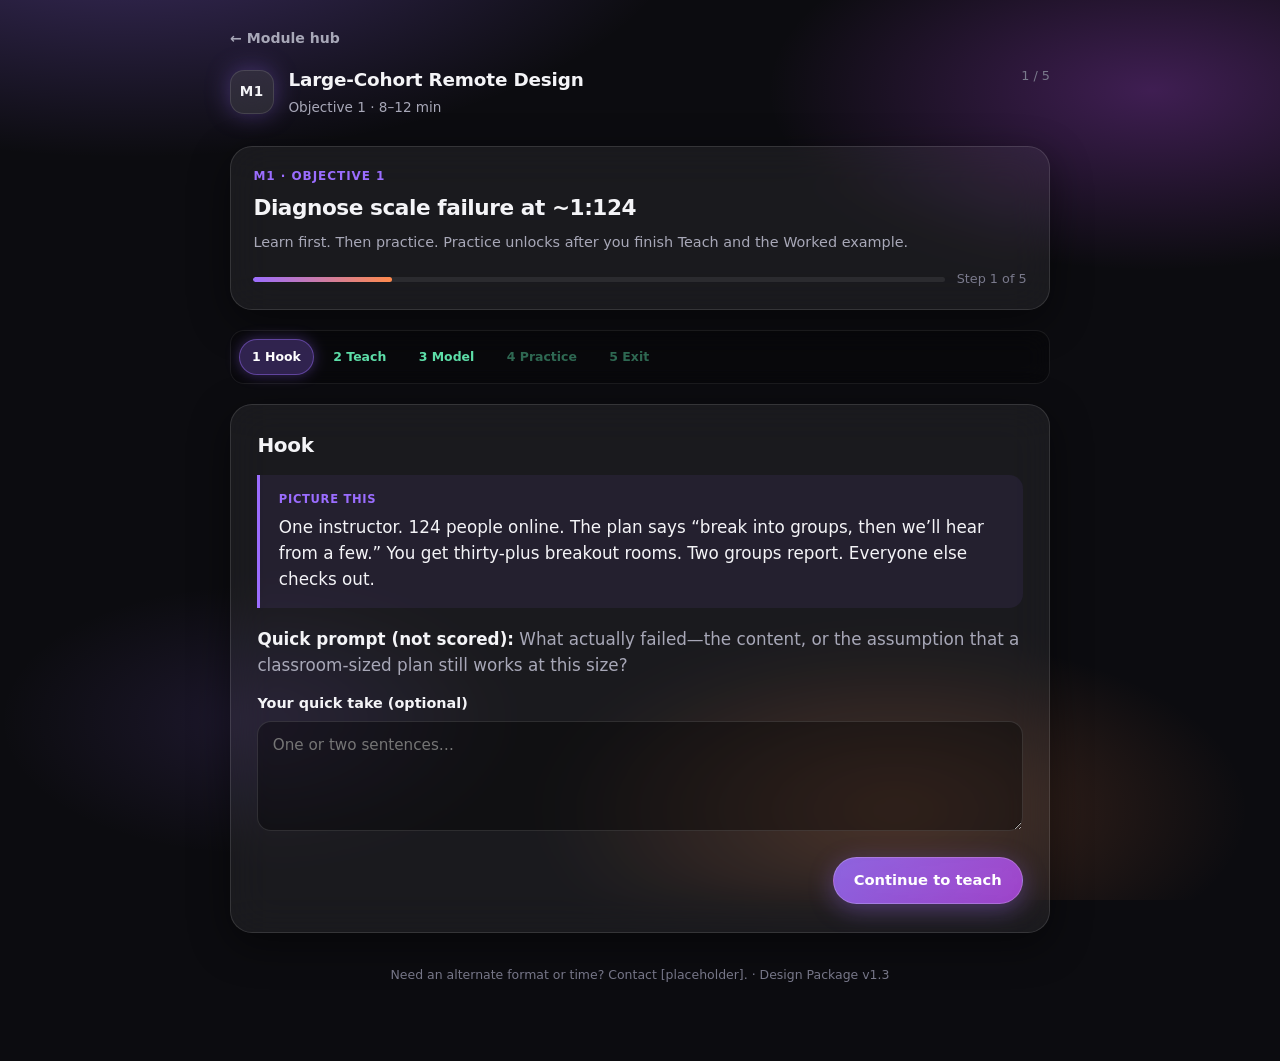
==== modules/m1/index.html @ 3339803a "Add modules/m1/index.html" ====
<!DOCTYPE html>
<html lang="en">
<head>
<meta charset="UTF-8">
<meta name="viewport" content="width=device-width, initial-scale=1">
<title>Diagnose scale failure at ~1:124 — Large-Cohort Remote Design</title>
<link rel="stylesheet" href="../../assets/css/app.css">
</head>
<body>
<a class="skip-link" href="#main">Skip to content</a>
<div class="app">
  <a class="back-hub" href="../../index.html">← Module hub</a>
  <header class="topbar">
    <div class="brand">
      <div class="brand-mark" aria-hidden="true">M1</div>
      <div>
        <h1>Large-Cohort Remote Design</h1>
        <p>Objective 1 · 8–12 min</p>
      </div>
    </div>
    <div class="topbar-meta"><span id="progress-label">1 / 5</span></div>
  </header>

  <main id="main">
    <section class="glass module-header">
      <p class="eyebrow">M1 · Objective 1</p>
      <h1>Diagnose scale failure at ~1:124</h1>
      <p class="obj">Learn first. Then practice. Practice unlocks after you finish Teach and the Worked example.</p>
      <div class="module-status">
        <div class="progress-track"><div class="progress-fill" id="progress-fill"></div></div>
        <span id="progress-text">Step 1 of 5</span>
      </div>
    </section>

    <nav class="step-nav" id="step-nav" aria-label="Module steps">
      <button type="button" class="nav-step" data-step="0">1 Hook</button>
      <button type="button" class="nav-step" data-step="1">2 Teach</button>
      <button type="button" class="nav-step" data-step="2">3 Model</button>
      <button type="button" class="nav-step" data-step="3">4 Practice</button>
      <button type="button" class="nav-step" data-step="4">5 Exit</button>
    </nav>

    <div id="hard-gate-alert" class="gate-msg" hidden role="alert"></div>
    <div id="complete-banner" class="glass complete-banner" hidden>
      <h3>Module complete</h3>
      <p>Your practice answers are saved in this browser. Head back to the hub when you’re ready for the next module.</p>
    </div>


    <!-- S1 Hook -->
    <section class="screen" id="s1">
      <div class="glass panel">
        <h2>Hook</h2>
        <div class="scenario">
          <span class="label">Picture this</span>
          <p class="lead" style="margin:0">One instructor. 124 people online. The plan says “break into groups, then we’ll hear from a few.” You get thirty-plus breakout rooms. Two groups report. Everyone else checks out.</p>
        </div>
        <p><strong style="color:var(--text)">Quick prompt (not scored):</strong> What actually failed—the content, or the assumption that a classroom-sized plan still works at this size?</p>
        <div class="field">
          <label for="m1-hook">Your quick take (optional)</label>
          <textarea id="m1-hook" data-persist="m1-hook" rows="3" placeholder="One or two sentences…"></textarea>
        </div>
        <div class="actions">
          <span class="spacer"></span>
          <button type="button" class="btn btn-primary" data-next>Continue to teach</button>
        </div>
      </div>
    </section>

    <!-- S2 Teach -->
    <section class="screen" id="s2">
      <div class="glass panel">
        <h2>Teach — Why classroom patterns fail at ~1:124</h2>
        <p class="lead">Imagine you have 124 people online and one instructor—no teaching assistants (that’s <strong style="color:var(--text)">zero-TA</strong>). The session falls apart. That usually isn’t because learners “won’t engage.” It’s because the plan assumed classroom ratios that don’t exist here. Treat “no TA help” as a hard design limit, not a staffing surprise. Plans that need a bench of graders or coaches don’t transfer.</p>

        <div class="teach-section">
          <h3>1. Breakouts, then “hear from a few”</h3>
          <p>You send ~30 groups into rooms. You call on three. The other twenty-seven never show their work. There’s no shared wrap-up the whole room hears. Silent groups learn airtime is optional. You can’t tell whether most people actually applied the process.</p>
          <div class="glass-soft callout"><p class="callout-title">What to do instead</p><p>Stop promising every-group oral reports. Get the whole cohort contributing in writing (shared docs, polls), then give one short whole-room wrap-up of themes—what we’ll call <strong style="color:var(--text)">broadcast synthesis</strong>.</p></div>
        </div>

        <div class="teach-section">
          <h3>2. Multi-role live walkthrough in every room</h3>
          <p>Every table must run all stakeholder roles live while you coach each room. One person cannot visit ~30 breakouts in a short window and still coach well. The bottleneck isn’t your content. It’s coaching bandwidth.</p>
        </div>

        <div class="teach-section">
          <h3>3. Grade every product the same night</h3>
          <p>Thirty group notes—or 124 individual notes—tonight. Do the math. That’s a <strong style="color:var(--text)">minutes-per-learner</strong> budget: how many minutes one instructor can honestly spend per person. Same-night private grading of everyone fails that budget. It’s a 1:1 bandwidth crash dressed up as a mid-session check (formative assessment—evidence used to adjust teaching, not final grading).</p>
          <div class="glass-soft callout"><p class="callout-title">What to do instead</p><p>Budget minutes-per-learner first. Prefer sampling a subset and broadcasting themes, auto-score plus spot-check, or structured peer review—not private replies to everyone.</p></div>
        </div>

        <div class="teach-section">
          <h3>4. “Reply to everyone” as teaching presence</h3>
          <p>At this size, teaching presence isn’t personal replies to every chat line. It’s designing the system: clear protocols, roles, rubrics, examples, and whole-room theme notes. Reply-all presence collapses under volume.</p>
        </div>

        <div class="actions">
          <button type="button" class="btn btn-ghost" data-prev>Back</button>
          <span class="spacer"></span>
          <button type="button" class="btn btn-primary" data-next>Continue to worked example</button>
        </div>
      </div>
    </section>

    <!-- S3 Model -->
    <section class="screen" id="s3">
      <div class="glass panel">
        <h2>Worked example — Diagnosing a weak plan</h2>
        <p><strong style="color:var(--text)">Seed plan:</strong> 10 min lecture → ~30 groups of 4 for 15 min → “hear from a few” → instructor grades every group’s notes tonight.</p>

        <div class="contrast">
          <div class="glass-soft contrast-card">
            <span class="tag tag--good">Strong diagnosis</span>
            <ul>
              <li><strong>Report-out bandwidth:</strong> Sampling a few of ~30 leaves most people without accountability or a shared wrap-up.</li>
              <li><strong>Visit fantasy:</strong> One instructor cannot coach ~30 rooms in 15 minutes with zero TA help.</li>
              <li><strong>Minutes-per-learner:</strong> Grading all notes the same night is a 1:1 collapse.</li>
            </ul>
            <p style="margin-top:0.75rem;font-size:0.9rem"><strong style="color:var(--text)">What must change:</strong> Drop every-group oral sample. Design whole-cohort contribution plus synthesis. Redefine mid-session checks for sample / auto / peer inside a fixed timebox.</p>
          </div>
          <div class="glass-soft contrast-card">
            <span class="tag tag--weak">Weak contrast</span>
            <p>“Learners should engage more” or “make cameras mandatory” blames motivation and keeps the same scale-breaking structure. That’s not a scale diagnosis.</p>
          </div>
        </div>

        <div class="glass-soft callout callout--model">
          <p class="callout-title">Here’s a strong diagnosis</p>
          <p>Name the real break points—not “learners won’t engage.” Point to how people report out, how many minutes one instructor has, how heavy the grading load is tonight, and that you’re running with zero TAs (no teaching assistants).</p>
        </div>

        <div class="actions">
          <button type="button" class="btn btn-ghost" data-prev>Back</button>
          <span class="spacer"></span>
          <button type="button" class="btn btn-primary" data-to-practice data-next>Continue to practice</button>
        </div>
      </div>
    </section>

    <!-- S4 Practice -->
    <section class="screen" id="s4">
      <div class="glass panel">
        <h2>Practice — Diagnose the transplanted plan</h2>
        <div id="practice-lock" class="glass-soft callout callout--locked" hidden>
          <p class="callout-title">Practice locked</p>
          <p>Finish <strong style="color:var(--text)">Teach</strong> and the <strong style="color:var(--text)">Worked example</strong> first (hit Next on those screens). Practice stays blocked until both are done—so you diagnose with the tools, not guesswork.</p>
        </div>

        <div class="scenario">
          <span class="label">Given plan</span>
          <p style="margin:0">A classroom plan dropped into remote: breakouts plus sample report-outs, a multi-role process walkthrough seed, and same-night grading of group notes—for 124 learners and one instructor.</p>
        </div>

        <div class="glass-soft callout callout--criteria">
          <p class="callout-title">What “good enough” looks like</p>
          <ul>
            <li>≥3 concrete scale-failure points named</li>
            <li>Each point tied to report-out design, instructor minutes, grading load, or zero-TA (no teaching assistants)</li>
            <li>Minutes-per-learner (or equivalent bandwidth note) present</li>
            <li>Decision states what must change before redesign</li>
            <li>Does not propose “try harder with the same pattern”</li>
          </ul>
        </div>

        <div class="field">
          <label for="m1-f1">Scale-failure points (≥3)</label>
          <textarea id="m1-f1" data-persist="m1-f1" data-required-practice rows="5" placeholder="List at least three failure points, including ≥1 bandwidth / minutes-per-learner point…"></textarea>
        </div>
        <div class="field">
          <label for="m1-f2">What must change before redesign (one paragraph)</label>
          <textarea id="m1-f2" data-persist="m1-f2" data-required-practice rows="4" placeholder="State the redesign decision — not “engage harder”…"></textarea>
        </div>
        <div class="field">
          <label for="m1-debrief">Optional debrief — Quote one failure point that names what broke at scale</label>
          <textarea id="m1-debrief" data-persist="m1-debrief" data-debrief rows="2" placeholder="Paste one line from your answer…"></textarea>
        </div>

        <div class="actions">
          <button type="button" class="btn btn-ghost" data-prev>Back</button>
          <span class="spacer"></span>
          <button type="button" class="btn btn-primary" data-next>Continue to exit</button>
        </div>
      </div>
    </section>

    <!-- S5 Exit -->
    <section class="screen" id="s5">
      <div class="glass panel">
        <h2>Exit</h2>
        <p class="lead">You can now spot why a classroom pattern fails at ~1:124—by naming what broke at scale, not blaming engagement.</p>
        <p><strong style="color:var(--text)">Next:</strong> M2 Align &amp; chunk for application at scale (works fine on its own).</p>
        <div class="actions">
          <button type="button" class="btn btn-ghost" data-prev>Back</button>
          <span class="spacer"></span>
          <button type="button" class="btn btn-primary" data-complete-module>Mark module complete</button>
          <a class="btn" href="../../index.html">Back to hub</a>
        </div>
        <p class="hint" style="margin-top:0.75rem;font-size:0.85rem;color:var(--text-dim)">Complete unlocks when the required practice fields are filled (not empty).</p>
      </div>
    </section>


  </main>
  <p class="footer-note">Need an alternate format or time? Contact [placeholder]. · Design Package v1.3</p>
</div>
<script src="../../assets/js/app.js"></script>
<script>
LCApp.initShell({
  moduleId: 'm1',
  screens: ['s1','s2','s3','s4','s5'],
  progressEl: document.getElementById('progress-label'),
  fillEl: document.getElementById('progress-fill'),
  stepNav: document.getElementById('step-nav'),
  onScreen: function(id, idx) {
    document.getElementById('progress-text').textContent = 'Step ' + (idx+1) + ' of 5';
  }
});
</script>
</body>
</html>
---- assets/css/app.css ----
/* Large-Cohort Remote Design — PRIMARY dark glassmorphism
   Visual bar: build/refs/PRIMARY-dark-glassmorphism.jpg
   Hub sequencing: SECONDARY lesson-list structure only (no promo chrome) */

:root {
  --bg: #0c0c10;
  --bg-elevated: #14141c;
  --glass: rgba(255, 255, 255, 0.06);
  --glass-strong: rgba(255, 255, 255, 0.10);
  --glass-border: rgba(255, 255, 255, 0.12);
  --glass-border-soft: rgba(255, 255, 255, 0.08);
  --text: #f4f4f7;
  --text-muted: #a8a8b8;
  --text-dim: #7a7a8c;
  --purple: #9b6dff;
  --magenta: #c44dff;
  --orange: #ff8a4c;
  --glow-purple: rgba(155, 109, 255, 0.35);
  --glow-magenta: rgba(196, 77, 255, 0.28);
  --glow-orange: rgba(255, 138, 76, 0.22);
  --success: #5ddea8;
  --warn: #ffb454;
  --danger: #ff6b8a;
  --radius: 22px;
  --radius-sm: 14px;
  --radius-pill: 999px;
  --font: "Segoe UI", system-ui, -apple-system, BlinkMacSystemFont, "Helvetica Neue", sans-serif;
  --shadow: 0 12px 40px rgba(0, 0, 0, 0.45);
  --max: 860px;
  --hub-max: 720px;
}

*, *::before, *::after { box-sizing: border-box; }

html { scroll-behavior: smooth; }

body {
  margin: 0;
  min-height: 100vh;
  font-family: var(--font);
  font-size: 1.05rem;
  line-height: 1.55;
  color: var(--text);
  background: var(--bg);
  background-image:
    radial-gradient(ellipse 80% 50% at 10% -10%, var(--glow-purple), transparent 55%),
    radial-gradient(ellipse 60% 40% at 90% 10%, var(--glow-magenta), transparent 50%),
    radial-gradient(ellipse 50% 35% at 70% 90%, var(--glow-orange), transparent 55%),
    radial-gradient(ellipse 40% 30% at 20% 80%, rgba(155, 109, 255, 0.12), transparent 50%);
  background-attachment: fixed;
}

.skip-link {
  position: absolute;
  left: -9999px;
  top: 0;
  z-index: 100;
  padding: 0.75rem 1.25rem;
  background: var(--purple);
  color: #fff;
  border-radius: var(--radius-sm);
  text-decoration: none;
  font-weight: 600;
}
.skip-link:focus {
  left: 1rem;
  top: 1rem;
}

.app {
  max-width: var(--max);
  margin: 0 auto;
  padding: 1.5rem 1.25rem 4rem;
}

.app--hub { max-width: var(--hub-max); }

/* —— Top bar —— */
.topbar {
  display: flex;
  align-items: flex-start;
  justify-content: space-between;
  gap: 1rem;
  margin-bottom: 1.75rem;
}
.brand { display: flex; gap: 0.9rem; align-items: center; }
.brand-mark {
  width: 44px; height: 44px;
  border-radius: 14px;
  display: grid; place-items: center;
  font-weight: 700; font-size: 0.85rem; letter-spacing: 0.02em;
  background: var(--glass-strong);
  border: 1px solid var(--glass-border);
  backdrop-filter: blur(16px);
  -webkit-backdrop-filter: blur(16px);
  box-shadow: 0 0 24px var(--glow-purple);
  flex-shrink: 0;
}
.brand h1 {
  margin: 0;
  font-size: 1.15rem;
  font-weight: 650;
  letter-spacing: -0.01em;
}
.brand p {
  margin: 0.15rem 0 0;
  font-size: 0.85rem;
  color: var(--text-muted);
}
.topbar-meta {
  text-align: right;
  font-size: 0.8rem;
  color: var(--text-dim);
  white-space: nowrap;
}

/* —— Glass surfaces —— */
.glass {
  background: var(--glass);
  border: 1px solid var(--glass-border);
  border-radius: var(--radius);
  backdrop-filter: blur(20px);
  -webkit-backdrop-filter: blur(20px);
  box-shadow: var(--shadow);
}
.glass-soft {
  background: rgba(255, 255, 255, 0.04);
  border: 1px solid var(--glass-border-soft);
  border-radius: var(--radius-sm);
  backdrop-filter: blur(12px);
  -webkit-backdrop-filter: blur(12px);
}

/* —— Hub lesson list (SECONDARY sequencing) —— */
.hub-intro {
  padding: 1.5rem 1.6rem;
  margin-bottom: 1.5rem;
}
.hub-intro h2 {
  margin: 0 0 0.5rem;
  font-size: 1.45rem;
  letter-spacing: -0.02em;
}
.hub-intro p {
  margin: 0;
  color: var(--text-muted);
  font-size: 0.95rem;
}
.hub-progress {
  display: flex;
  align-items: center;
  gap: 0.75rem;
  margin-top: 1.1rem;
}
.hub-progress-track {
  flex: 1;
  height: 6px;
  border-radius: var(--radius-pill);
  background: rgba(255, 255, 255, 0.08);
  overflow: hidden;
}
.hub-progress-fill {
  height: 100%;
  width: 0%;
  border-radius: inherit;
  background: linear-gradient(90deg, var(--purple), var(--magenta));
  transition: width 0.35s ease;
}
.hub-progress-label {
  font-size: 0.8rem;
  color: var(--text-dim);
  min-width: 4.5rem;
  text-align: right;
}

.lesson-list {
  list-style: none;
  margin: 0;
  padding: 0.35rem 0;
}
.lesson-item {
  border-bottom: 1px solid rgba(255, 255, 255, 0.06);
}
.lesson-item:last-child { border-bottom: none; }
.lesson-link {
  display: flex;
  align-items: center;
  gap: 1rem;
  padding: 1.05rem 1.35rem;
  text-decoration: none;
  color: inherit;
  transition: background 0.2s ease;
  border-radius: 0;
}
.lesson-link:hover,
.lesson-link:focus-visible {
  background: rgba(155, 109, 255, 0.08);
  outline: none;
}
.lesson-num {
  width: 2rem;
  height: 2rem;
  border-radius: 50%;
  display: grid;
  place-items: center;
  font-size: 0.85rem;
  font-weight: 650;
  flex-shrink: 0;
  background: rgba(255, 255, 255, 0.06);
  border: 1px solid var(--glass-border);
  color: var(--text-muted);
}
.lesson-item.is-complete .lesson-num {
  background: rgba(93, 222, 168, 0.15);
  border-color: rgba(93, 222, 168, 0.4);
  color: var(--success);
}
.lesson-item.is-active .lesson-num {
  background: rgba(155, 109, 255, 0.25);
  border-color: rgba(155, 109, 255, 0.55);
  color: #fff;
  box-shadow: 0 0 16px var(--glow-purple);
}
.lesson-body { flex: 1; min-width: 0; }
.lesson-title {
  margin: 0;
  font-size: 1rem;
  font-weight: 600;
}
.lesson-meta {
  margin: 0.2rem 0 0;
  font-size: 0.8rem;
  color: var(--text-dim);
}
.lesson-time {
  font-size: 0.8rem;
  color: var(--text-dim);
  flex-shrink: 0;
}
.lesson-status {
  font-size: 0.72rem;
  font-weight: 600;
  letter-spacing: 0.04em;
  text-transform: uppercase;
  color: var(--text-dim);
}
.lesson-item.is-complete .lesson-status { color: var(--success); }
.lesson-item.is-active .lesson-status { color: var(--purple); }

.hub-note {
  margin-top: 1.5rem;
  padding: 1rem 1.25rem;
  font-size: 0.85rem;
  color: var(--text-muted);
}

/* —— Module chrome —— */
.module-header {
  padding: 1.25rem 1.4rem;
  margin-bottom: 1.25rem;
}
.module-header .eyebrow {
  margin: 0 0 0.35rem;
  font-size: 0.75rem;
  font-weight: 650;
  letter-spacing: 0.08em;
  text-transform: uppercase;
  color: var(--purple);
}
.module-header h1 {
  margin: 0 0 0.4rem;
  font-size: 1.35rem;
  letter-spacing: -0.02em;
}
.module-header .obj {
  margin: 0;
  font-size: 0.9rem;
  color: var(--text-muted);
}
.module-status {
  display: flex;
  align-items: center;
  gap: 0.75rem;
  margin-top: 1rem;
  font-size: 0.8rem;
  color: var(--text-dim);
}
.progress-track {
  flex: 1;
  height: 5px;
  border-radius: var(--radius-pill);
  background: rgba(255, 255, 255, 0.08);
  overflow: hidden;
}
.progress-fill {
  height: 100%;
  width: 20%;
  background: linear-gradient(90deg, var(--purple), var(--orange));
  border-radius: inherit;
  transition: width 0.3s ease;
}

/* Step nav — quiet lesson-list feel */
.step-nav {
  display: flex;
  flex-wrap: wrap;
  gap: 0.4rem;
  margin-bottom: 1.25rem;
  padding: 0.5rem;
  background: rgba(0, 0, 0, 0.25);
  border: 1px solid var(--glass-border-soft);
  border-radius: var(--radius-sm);
  backdrop-filter: blur(12px);
  -webkit-backdrop-filter: blur(12px);
}
.nav-step {
  appearance: none;
  border: 1px solid transparent;
  background: transparent;
  color: var(--text-dim);
  font: inherit;
  font-size: 0.78rem;
  font-weight: 600;
  padding: 0.45rem 0.75rem;
  border-radius: var(--radius-pill);
  cursor: pointer;
  transition: background 0.15s, color 0.15s, border-color 0.15s;
}
.nav-step:hover:not(:disabled),
.nav-step:focus-visible:not(:disabled) {
  color: var(--text);
  background: rgba(255, 255, 255, 0.06);
  outline: none;
}
.nav-step.active {
  color: #fff;
  background: rgba(155, 109, 255, 0.28);
  border-color: rgba(155, 109, 255, 0.45);
  box-shadow: 0 0 14px var(--glow-purple);
}
.nav-step.done:not(.active) { color: var(--success); }
.nav-step.locked,
.nav-step:disabled {
  opacity: 0.45;
  cursor: not-allowed;
}

/* Screens */
.screen { display: none; }
.screen.active { display: block; animation: fadeIn 0.28s ease; }
@keyframes fadeIn {
  from { opacity: 0; transform: translateY(6px); }
  to { opacity: 1; transform: none; }
}

.panel {
  padding: 1.6rem 1.65rem 1.75rem;
  margin-bottom: 1.25rem;
}
.panel h2 {
  margin: 0 0 0.85rem;
  font-size: 1.25rem;
  letter-spacing: -0.015em;
}
.panel h3 {
  margin: 1.4rem 0 0.55rem;
  font-size: 1.05rem;
  color: var(--text);
}
.panel p { margin: 0 0 0.9rem; color: var(--text-muted); }
.panel p:last-child { margin-bottom: 0; }
.panel .lead {
  color: var(--text);
  font-size: 1.05rem;
}
.panel ul, .panel ol {
  margin: 0 0 1rem;
  padding-left: 1.25rem;
  color: var(--text-muted);
}
.panel li { margin-bottom: 0.45rem; }
.panel li strong { color: var(--text); }

.scenario {
  padding: 1rem 1.15rem;
  margin: 0 0 1.1rem;
  border-left: 3px solid var(--purple);
  background: rgba(155, 109, 255, 0.08);
  border-radius: 0 var(--radius-sm) var(--radius-sm) 0;
}
.scenario .label {
  display: block;
  font-size: 0.72rem;
  font-weight: 700;
  letter-spacing: 0.06em;
  text-transform: uppercase;
  color: var(--purple);
  margin-bottom: 0.35rem;
}

.callout {
  padding: 1rem 1.15rem;
  margin: 1.1rem 0;
}
.callout--criteria {
  border: 1px solid rgba(155, 109, 255, 0.35);
  background: rgba(155, 109, 255, 0.10);
  box-shadow: 0 0 28px rgba(155, 109, 255, 0.12);
}
.callout--warn {
  border: 1px solid rgba(255, 180, 84, 0.35);
  background: rgba(255, 180, 84, 0.08);
}
.callout--locked {
  border: 1px solid rgba(255, 107, 138, 0.4);
  background: rgba(255, 107, 138, 0.1);
}
.callout--model {
  border: 1px solid rgba(93, 222, 168, 0.3);
  background: rgba(93, 222, 168, 0.07);
}
.callout .callout-title {
  margin: 0 0 0.45rem;
  font-size: 0.78rem;
  font-weight: 700;
  letter-spacing: 0.06em;
  text-transform: uppercase;
  color: var(--text);
}
.callout ul { margin: 0; padding-left: 1.15rem; color: var(--text-muted); font-size: 0.92rem; }
.callout p { margin: 0; font-size: 0.92rem; }

.contrast {
  display: grid;
  gap: 0.85rem;
  margin: 1rem 0;
}
@media (min-width: 640px) {
  .contrast { grid-template-columns: 1fr 1fr; }
}
.contrast-card {
  padding: 1rem 1.1rem;
}
.contrast-card .tag {
  display: inline-block;
  font-size: 0.7rem;
  font-weight: 700;
  letter-spacing: 0.05em;
  text-transform: uppercase;
  margin-bottom: 0.4rem;
}
.tag--good { color: var(--success); }
.tag--weak { color: var(--warn); }

.teach-section { margin-bottom: 1.5rem; }
.teach-section:last-child { margin-bottom: 0; }

.gallery-strip {
  display: flex;
  flex-wrap: wrap;
  gap: 0.5rem;
  margin: 0.75rem 0 0;
}
.gallery-chip {
  font-size: 0.78rem;
  padding: 0.35rem 0.7rem;
  border-radius: var(--radius-pill);
  background: rgba(255, 255, 255, 0.05);
  border: 1px solid var(--glass-border-soft);
  color: var(--text-dim);
}

.chunk-table {
  width: 100%;
  border-collapse: collapse;
  font-size: 0.88rem;
  margin: 0.75rem 0 1rem;
}
.chunk-table th,
.chunk-table td {
  text-align: left;
  padding: 0.55rem 0.65rem;
  border-bottom: 1px solid rgba(255, 255, 255, 0.08);
  vertical-align: top;
  color: var(--text-muted);
}
.chunk-table th {
  color: var(--text-dim);
  font-weight: 650;
  font-size: 0.75rem;
  text-transform: uppercase;
  letter-spacing: 0.04em;
}
.chunk-table td:first-child { color: var(--text); font-weight: 600; white-space: nowrap; }

/* Forms */
.field { margin-bottom: 1.15rem; }
.field label {
  display: block;
  margin-bottom: 0.4rem;
  font-size: 0.9rem;
  font-weight: 600;
  color: var(--text);
}
.field .hint {
  display: block;
  margin-top: 0.25rem;
  font-size: 0.8rem;
  color: var(--text-dim);
  font-weight: 400;
}
.field textarea,
.field input[type="text"],
.field select {
  width: 100%;
  padding: 0.75rem 0.9rem;
  font: inherit;
  font-size: 0.95rem;
  color: var(--text);
  background: rgba(0, 0, 0, 0.35);
  border: 1px solid var(--glass-border);
  border-radius: var(--radius-sm);
  resize: vertical;
  transition: border-color 0.15s, box-shadow 0.15s;
}
.field textarea:focus,
.field input[type="text"]:focus,
.field select:focus {
  outline: none;
  border-color: rgba(155, 109, 255, 0.65);
  box-shadow: 0 0 0 3px rgba(155, 109, 255, 0.2);
}
.field textarea { min-height: 110px; }
.field select {
  appearance: none;
  background-image: url("data:image/svg+xml,%3Csvg xmlns='http://www.w3.org/2000/svg' width='12' height='8' viewBox='0 0 12 8'%3E%3Cpath fill='%23a8a8b8' d='M1 1l5 5 5-5'/%3E%3C/svg%3E");
  background-repeat: no-repeat;
  background-position: right 0.9rem center;
  padding-right: 2.2rem;
}
.field select option { background: #1a1a22; color: var(--text); }

.radio-row {
  display: flex;
  flex-wrap: wrap;
  gap: 0.65rem;
  margin-top: 0.4rem;
}
.radio-row label {
  display: inline-flex;
  align-items: center;
  gap: 0.4rem;
  font-weight: 500;
  font-size: 0.9rem;
  color: var(--text-muted);
  cursor: pointer;
  padding: 0.4rem 0.7rem;
  border-radius: var(--radius-pill);
  border: 1px solid var(--glass-border-soft);
  background: rgba(0, 0, 0, 0.2);
}
.radio-row input { accent-color: var(--purple); }
.checkbox-row {
  display: flex;
  align-items: flex-start;
  gap: 0.65rem;
  margin: 1rem 0;
  font-size: 0.92rem;
  color: var(--text-muted);
}
.checkbox-row input {
  margin-top: 0.2rem;
  accent-color: var(--purple);
  width: 1.1rem;
  height: 1.1rem;
  flex-shrink: 0;
}

.rubric-dim {
  padding: 1.15rem 1.2rem;
  margin-bottom: 1rem;
}
.rubric-dim h3 {
  margin: 0 0 0.35rem;
  font-size: 1rem;
}
.rubric-dim .dim-help {
  margin: 0 0 0.75rem;
  font-size: 0.82rem;
  color: var(--text-dim);
}

/* Nav actions */
.actions {
  display: flex;
  flex-wrap: wrap;
  gap: 0.65rem;
  align-items: center;
  margin-top: 0.25rem;
}
.btn {
  appearance: none;
  border: 1px solid var(--glass-border);
  background: var(--glass-strong);
  color: var(--text);
  font: inherit;
  font-size: 0.92rem;
  font-weight: 600;
  padding: 0.7rem 1.25rem;
  border-radius: var(--radius-pill);
  cursor: pointer;
  backdrop-filter: blur(12px);
  -webkit-backdrop-filter: blur(12px);
  transition: background 0.15s, border-color 0.15s, box-shadow 0.15s, opacity 0.15s;
}
.btn:hover:not(:disabled),
.btn:focus-visible:not(:disabled) {
  background: rgba(255, 255, 255, 0.14);
  outline: none;
}
.btn:disabled {
  opacity: 0.4;
  cursor: not-allowed;
}
.btn-primary {
  background: linear-gradient(135deg, rgba(155, 109, 255, 0.85), rgba(196, 77, 255, 0.75));
  border-color: rgba(255, 255, 255, 0.2);
  color: #fff;
  box-shadow: 0 6px 24px var(--glow-purple);
}
.btn-primary:hover:not(:disabled),
.btn-primary:focus-visible:not(:disabled) {
  box-shadow: 0 8px 28px var(--glow-magenta);
  background: linear-gradient(135deg, rgba(155, 109, 255, 1), rgba(196, 77, 255, 0.9));
}
.btn-ghost {
  background: transparent;
}
.btn-link {
  background: none;
  border: none;
  color: var(--purple);
  text-decoration: underline;
  padding: 0.5rem;
  backdrop-filter: none;
}
.actions .spacer { flex: 1; }

.gate-msg {
  margin: 0.85rem 0 0;
  padding: 0.75rem 1rem;
  font-size: 0.9rem;
  color: var(--danger);
  background: rgba(255, 107, 138, 0.1);
  border: 1px solid rgba(255, 107, 138, 0.35);
  border-radius: var(--radius-sm);
}
.gate-msg[hidden] { display: none !important; }

.complete-banner {
  padding: 1.15rem 1.25rem;
  margin-bottom: 1rem;
  border: 1px solid rgba(93, 222, 168, 0.35);
  background: rgba(93, 222, 168, 0.1);
}
.complete-banner h3 { margin: 0 0 0.35rem; color: var(--success); }
.complete-banner p { margin: 0; color: var(--text-muted); font-size: 0.92rem; }

.back-hub {
  display: inline-flex;
  align-items: center;
  gap: 0.4rem;
  margin-bottom: 1rem;
  color: var(--text-muted);
  text-decoration: none;
  font-size: 0.88rem;
  font-weight: 600;
}
.back-hub:hover, .back-hub:focus-visible {
  color: var(--text);
  outline: none;
}

.footer-note {
  margin-top: 2rem;
  font-size: 0.78rem;
  color: var(--text-dim);
  text-align: center;
}

.sr-only {
  position: absolute;
  width: 1px; height: 1px;
  padding: 0; margin: -1px;
  overflow: hidden;
  clip: rect(0,0,0,0);
  border: 0;
}

@media (max-width: 520px) {
  .app { padding: 1rem 0.85rem 3rem; }
  .panel { padding: 1.2rem 1.1rem; }
  .topbar { flex-direction: column; }
  .topbar-meta { text-align: left; }
}
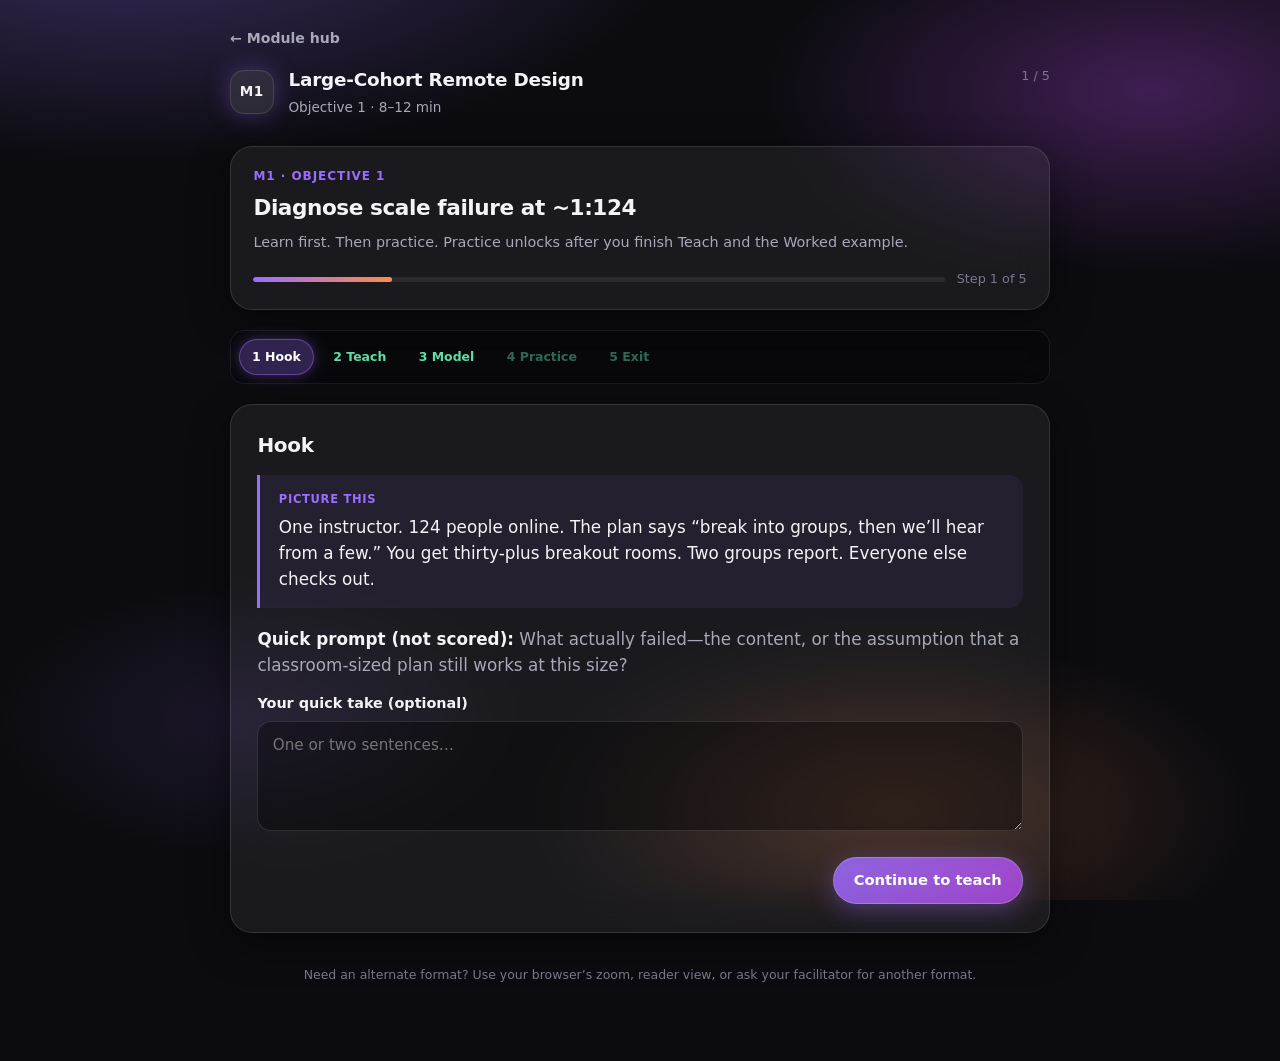
==== commit dd0c357f: "Playtest F-01: strip learner draft/dev chrome" ====
--- a/modules/m1/index.html
+++ b/modules/m1/index.html
@@ -202,7 +202,7 @@
 
 
   </main>
-  <p class="footer-note">Need an alternate format or time? Contact [placeholder]. · Design Package v1.3</p>
+  <p class="footer-note">Need an alternate format? Use your browser’s zoom, reader view, or ask your facilitator for another format.</p>
 </div>
 <script src="../../assets/js/app.js"></script>
 <script>
